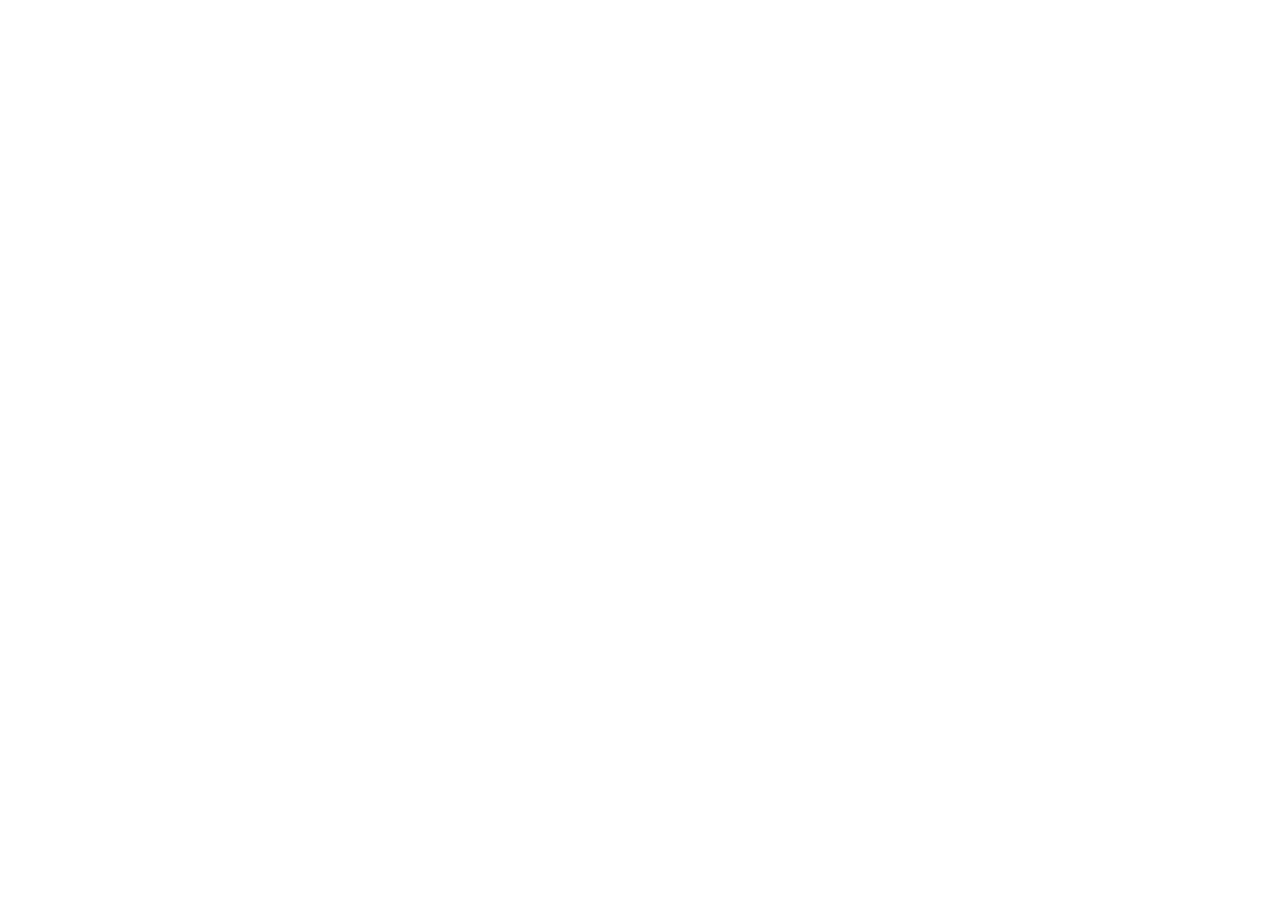
==== contact.html @ 22c390f9 "Initial snapshot of n1x1.info as deployed Captured from the live server after replacing the homepage" ====
<!DOCTYPE html>
<html>
<head>
<meta charset="utf-8">
<meta name="viewport" content="width=device-width, initial-scale=1">
<script src="./support.js"></script>
</head>
<body>
<x-dc>
<helmet>
  <link rel="stylesheet" href="_ds/apple-design-system-2bff7e75-03e5-45ac-97a3-93ae04511560/tokens/fonts.css">
  <link rel="stylesheet" href="_ds/apple-design-system-2bff7e75-03e5-45ac-97a3-93ae04511560/tokens/colors.css">
  <link rel="stylesheet" href="_ds/apple-design-system-2bff7e75-03e5-45ac-97a3-93ae04511560/tokens/typography.css">
  <link rel="stylesheet" href="_ds/apple-design-system-2bff7e75-03e5-45ac-97a3-93ae04511560/tokens/spacing.css">
  <link rel="stylesheet" href="_ds/apple-design-system-2bff7e75-03e5-45ac-97a3-93ae04511560/tokens/shape.css">
  <link rel="stylesheet" href="_ds/apple-design-system-2bff7e75-03e5-45ac-97a3-93ae04511560/tokens/base.css">
  <link rel="stylesheet" href="_ds/apple-design-system-2bff7e75-03e5-45ac-97a3-93ae04511560/styles.css">
  <script src="_ds/apple-design-system-2bff7e75-03e5-45ac-97a3-93ae04511560/_ds_bundle.js"></script>
  <style>
    body{margin:0;background:var(--color-canvas);color:var(--color-ink);font-family:var(--font-text);}
    a{color:var(--color-primary);} a:hover{color:var(--color-primary-focus);}
    .fc-input{width:100%;box-sizing:border-box;padding:12px 14px;border-radius:8px;border:1px solid var(--color-hairline);font-size:16px;font-family:var(--font-text);color:var(--color-ink);}
    .fc-input:focus{outline:2px solid var(--color-primary-focus);outline-offset:1px;}
    label{font-size:14px;font-weight:600;color:var(--color-ink);display:block;margin-bottom:6px;}
  </style>
</helmet>

<nav style="position:sticky;top:0;z-index:50;height:52px;display:flex;align-items:center;padding:0 32px;background:rgba(10,10,12,0.72);backdrop-filter:saturate(180%) blur(20px);-webkit-backdrop-filter:saturate(180%) blur(20px);border-bottom:1px solid rgba(255,255,255,0.08);">
  <a href="index.html" style="color:#fff;text-decoration:none;font-family:var(--font-display);font-size:16px;font-weight:600;margin-right:40px;">Fortica</a>
  <div style="display:flex;gap:28px;flex:1;">
    <a href="features.html" style="color:rgba(255,255,255,0.86);text-decoration:none;font-size:13px;">Features</a>
    <a href="pricing.html" style="color:rgba(255,255,255,0.86);text-decoration:none;font-size:13px;">Pricing</a>
    <a href="security.html" style="color:rgba(255,255,255,0.86);text-decoration:none;font-size:13px;">Security</a>
    <a href="about.html" style="color:rgba(255,255,255,0.86);text-decoration:none;font-size:13px;">About</a>
    <a href="contact.html" style="color:#fff;text-decoration:none;font-size:13px;">Contact</a>
  </div>
  <div style="display:flex;align-items:center;gap:18px;">
    <div style="display:flex;gap:4px;font-size:12px;color:rgba(255,255,255,0.5);"><span style="color:#fff;">EN</span><span>/</span><span>SR</span></div>
  </div>
</nav>

<section style="background:var(--color-canvas);padding:96px 24px 120px;">
  <div style="max-width:640px;margin:0 auto;">
    <h1 style="font-family:var(--font-display);font-size:clamp(32px,5vw,44px);font-weight:600;line-height:1.15;margin:0 0 12px;text-align:center;">Talk to us.</h1>
    <p style="font-size:18px;color:var(--color-ink-muted-80);text-align:center;margin:0 0 40px;">Ask about a demo, pricing for your team, or anything else — an agent will get back to you.</p>
    <form onsubmit="event.preventDefault();" style="display:flex;flex-direction:column;gap:20px;">
      <div><label>Name</label><input class="fc-input" type="text" placeholder="Your name"></div>
      <div><label>Agency</label><input class="fc-input" type="text" placeholder="Agency name"></div>
      <div><label>Email</label><input class="fc-input" type="email" placeholder="you@agency.rs"></div>
      <div><label>What are you looking for?</label>
        <textarea class="fc-input" rows="4" placeholder="Tell us a bit about your team and what you'd like to see"></textarea>
      </div>
      <x-import component-from-global-scope="AppleDesignSystem_2bff7e.Button" variant="primary" style="width:100%;justify-content:center;padding:14px;font-size:17px;" hint-size="auto,48px">Request a demo</x-import>
    </form>
  </div>
</section>

<footer style="background:var(--color-canvas-parchment);color:var(--color-ink-muted-80);padding:56px 24px 24px;">
  <div style="max-width:1100px;margin:0 auto;">
    <div style="display:grid;grid-template-columns:repeat(4,1fr);gap:24px;border-bottom:1px solid var(--color-hairline);padding-bottom:32px;">
      <div><div style="font-size:14px;font-weight:600;color:var(--color-ink);margin-bottom:8px;">Product</div><div style="display:flex;flex-direction:column;gap:8px;"><a href="features.html" style="font-size:13px;color:var(--color-ink-muted-80);text-decoration:none;">Features</a><a href="pricing.html" style="font-size:13px;color:var(--color-ink-muted-80);text-decoration:none;">Pricing</a><a href="security.html" style="font-size:13px;color:var(--color-ink-muted-80);text-decoration:none;">Security</a></div></div>
      <div><div style="font-size:14px;font-weight:600;color:var(--color-ink);margin-bottom:8px;">Company</div><div style="display:flex;flex-direction:column;gap:8px;"><a href="about.html" style="font-size:13px;color:var(--color-ink-muted-80);text-decoration:none;">About</a><a href="contact.html" style="font-size:13px;color:var(--color-ink-muted-80);text-decoration:none;">Contact</a></div></div>
      <div><div style="font-size:14px;font-weight:600;color:var(--color-ink);margin-bottom:8px;">Legal</div><div style="display:flex;flex-direction:column;gap:8px;"><a href="legal-privacy.html" style="font-size:13px;color:var(--color-ink-muted-80);text-decoration:none;">Privacy Policy</a></div></div>
      <div><div style="font-size:14px;font-weight:600;color:var(--color-ink);margin-bottom:8px;">Language</div><div style="display:flex;gap:8px;font-size:13px;"><span style="color:var(--color-ink);">EN</span><span>·</span><span>SR</span></div></div>
    </div>
    <div style="padding-top:16px;font-size:12px;color:var(--color-ink-muted-48);">© 2026 Fortica. Built for agencies across Serbia and the region.</div>
  </div>
</footer>

</x-dc>
</body>
</html>
---- _ds/apple-design-system-2bff7e75-03e5-45ac-97a3-93ae04511560/tokens/fonts.css ----
/* ============================================================
   FONTS — Apple Design System

   SF Pro is Apple's PROPRIETARY system font and cannot be
   redistributed. The strategy (per Apple's own guidance):

   1. On macOS / iOS / Safari, `system-ui` and `-apple-system`
      in the font stack resolve to the REAL SF Pro automatically.
   2. Everywhere else, Inter (Google Fonts, variable) is the
      closest open-source substitute. We load weights 300/400/
      600/700 to match Apple's ladder (500 deliberately absent).

   ⚠️  SUBSTITUTION FLAG: Inter is a stand-in, not SF Pro.
       If you have licensed SF Pro .woff2 binaries, drop them in
       assets/fonts/ and replace the @import below with @font-face
       rules pointing at them.
   ============================================================ */

@import url('https://fonts.googleapis.com/css2?family=Inter:wght@300;400;600;700&display=swap');

/* ------------------------------------------------------------
   SF Pro @font-face — local() only.
   These resolve to the REAL SF Pro already installed on Apple
   platforms (macOS / iOS / iPadOS). On every other OS the
   local() lookups all fail, the @font-face contributes nothing,
   and the family stack falls through to Inter. No binaries are
   bundled or substituted — the token keeps pointing at SF Pro.
   If you license SF Pro .woff2 files, add url() sources here.
   ------------------------------------------------------------ */

/* SF Pro Display — headlines (≥19px). Weights 300/400/600/700. */
@font-face {
  font-family: "SF Pro Display";
  font-weight: 300;
  font-style: normal;
  font-display: swap;
  src: local("SF Pro Display Light"), local("SFProDisplay-Light"), local("SFProDisplay-Regular"), local("SF Pro Display");
}
@font-face {
  font-family: "SF Pro Display";
  font-weight: 400;
  font-style: normal;
  font-display: swap;
  src: local("SF Pro Display Regular"), local("SFProDisplay-Regular"), local("SF Pro Display");
}
@font-face {
  font-family: "SF Pro Display";
  font-weight: 600;
  font-style: normal;
  font-display: swap;
  src: local("SF Pro Display Semibold"), local("SFProDisplay-Semibold"), local("SF Pro Display");
}
@font-face {
  font-family: "SF Pro Display";
  font-weight: 700;
  font-style: normal;
  font-display: swap;
  src: local("SF Pro Display Bold"), local("SFProDisplay-Bold"), local("SF Pro Display");
}

/* SF Pro Text — body & UI. Weights 300/400/600/700. */
@font-face {
  font-family: "SF Pro Text";
  font-weight: 300;
  font-style: normal;
  font-display: swap;
  src: local("SF Pro Text Light"), local("SFProText-Light"), local("SFProText-Regular"), local("SF Pro Text");
}
@font-face {
  font-family: "SF Pro Text";
  font-weight: 400;
  font-style: normal;
  font-display: swap;
  src: local("SF Pro Text Regular"), local("SFProText-Regular"), local("SF Pro Text");
}
@font-face {
  font-family: "SF Pro Text";
  font-weight: 600;
  font-style: normal;
  font-display: swap;
  src: local("SF Pro Text Semibold"), local("SFProText-Semibold"), local("SF Pro Text");
}
@font-face {
  font-family: "SF Pro Text";
  font-weight: 700;
  font-style: normal;
  font-display: swap;
  src: local("SF Pro Text Bold"), local("SFProText-Bold"), local("SF Pro Text");
}
---- _ds/apple-design-system-2bff7e75-03e5-45ac-97a3-93ae04511560/tokens/colors.css ----
/* ============================================================
   COLORS — Apple Design System
   One blue accent. White/parchment ↔ near-black surfaces.
   The color change between tiles IS the section divider.
   ============================================================ */

:root {
  /* --- Brand & Accent (the single interactive color) --- */
  --color-primary: #0066cc;          /* Action Blue — every link & pill CTA */
  --color-primary-focus: #0071e3;    /* Focus Blue — keyboard focus ring */
  --color-primary-on-dark: #2997ff;  /* Sky Link Blue — in-copy links on dark tiles */
  --color-on-primary: #ffffff;       /* Text on Action Blue */

  /* --- Surface --- */
  --color-canvas: #ffffff;               /* Pure White — dominant canvas */
  --color-canvas-parchment: #f5f5f7;     /* Parchment — signature Apple off-white */
  --color-surface-pearl: #fafafc;        /* Pearl — ghost-button fill */
  --color-surface-tile-1: #272729;       /* Near-Black Tile 1 — primary dark tile */
  --color-surface-tile-2: #2a2a2c;       /* Near-Black Tile 2 — micro-step lighter */
  --color-surface-tile-3: #252527;       /* Near-Black Tile 3 — micro-step darker */
  --color-surface-black: #000000;        /* Pure Black — nav bar, video void */
  --color-surface-chip: #d2d2d7;         /* Translucent chip base */
  --color-surface-chip-translucent: rgba(210, 210, 215, 0.64); /* applied at ~64% over photos */

  /* --- Text --- */
  --color-ink: #1d1d1f;            /* Near-Black Ink — headlines & body */
  --color-body: #1d1d1f;           /* Body — same near-black tone */
  --color-body-on-dark: #ffffff;   /* Text on dark tiles & nav */
  --color-body-muted: #cccccc;     /* Secondary copy on dark tiles */
  --color-ink-muted-80: #333333;   /* Body on Pearl surface */
  --color-ink-muted-48: #7a7a7a;   /* Disabled text & legal fine-print */

  /* --- Hairlines & Borders --- */
  --color-divider-soft: #f0f0f0;   /* Soft ring on secondary buttons */
  --color-divider-soft-alpha: rgba(0, 0, 0, 0.04);
  --color-hairline: #e0e0e0;       /* 1px hairline on utility cards */
  --color-hairline-alpha: rgba(0, 0, 0, 0.08);
}
---- _ds/apple-design-system-2bff7e75-03e5-45ac-97a3-93ae04511560/tokens/typography.css ----
/* ============================================================
   TYPOGRAPHY — Apple Design System
   SF Pro Display (≥19px headlines) + SF Pro Text (body/UI).
   Negative letter-spacing at display sizes = "Apple tight".
   Weight ladder: 300 / 400 / 600 / 700 — 500 is absent.
   ============================================================ */

:root {
  /* --- Font families ---
     system-ui / -apple-system resolves to the real SF Pro on Apple
     platforms; Inter is the open-source substitute everywhere else. */
  --font-display: "SF Pro Display", system-ui, -apple-system, BlinkMacSystemFont, "Inter", sans-serif;
  --font-text: "SF Pro Text", system-ui, -apple-system, BlinkMacSystemFont, "Inter", sans-serif;

  /* --- Weight ladder (no 500) --- */
  --weight-light: 300;
  --weight-regular: 400;
  --weight-semibold: 600;
  --weight-bold: 700;

  /* --- Type scale: size / weight / line-height / tracking ---
     Each role is expressed as four tokens for full control. */

  /* Hero headline — the signature "Apple tight" tracking */
  --type-hero-display-size: 56px;
  --type-hero-display-weight: 600;
  --type-hero-display-leading: 1.07;
  --type-hero-display-tracking: -0.28px;

  /* Tile headlines atop every product tile */
  --type-display-lg-size: 40px;
  --type-display-lg-weight: 600;
  --type-display-lg-leading: 1.10;
  --type-display-lg-tracking: 0px;

  /* Section heads */
  --type-display-md-size: 34px;
  --type-display-md-weight: 600;
  --type-display-md-leading: 1.47;
  --type-display-md-tracking: -0.374px;

  /* Product tile subcopy */
  --type-lead-size: 28px;
  --type-lead-weight: 400;
  --type-lead-leading: 1.14;
  --type-lead-tracking: 0.196px;

  /* Environment lead paragraphs (rare weight 300) */
  --type-lead-airy-size: 24px;
  --type-lead-airy-weight: 300;
  --type-lead-airy-leading: 1.5;
  --type-lead-airy-tracking: 0px;

  /* Sub-tile tagline; sub-nav category name */
  --type-tagline-size: 21px;
  --type-tagline-weight: 600;
  --type-tagline-leading: 1.19;
  --type-tagline-tracking: 0.231px;

  /* Inline strong emphasis */
  --type-body-strong-size: 17px;
  --type-body-strong-weight: 600;
  --type-body-strong-leading: 1.24;
  --type-body-strong-tracking: -0.374px;

  /* Default paragraph — 17px, not 16px */
  --type-body-size: 17px;
  --type-body-weight: 400;
  --type-body-leading: 1.47;
  --type-body-tracking: -0.374px;

  /* Footer / store utility link lists (relaxed leading) */
  --type-dense-link-size: 17px;
  --type-dense-link-weight: 400;
  --type-dense-link-leading: 2.41;
  --type-dense-link-tracking: 0px;

  /* Secondary captions, button text */
  --type-caption-size: 14px;
  --type-caption-weight: 400;
  --type-caption-leading: 1.43;
  --type-caption-tracking: -0.224px;

  /* Emphasized captions / footer column heads */
  --type-caption-strong-size: 14px;
  --type-caption-strong-weight: 600;
  --type-caption-strong-leading: 1.29;
  --type-caption-strong-tracking: -0.224px;

  /* Store hero CTAs (rare weight 300) */
  --type-button-large-size: 18px;
  --type-button-large-weight: 300;
  --type-button-large-leading: 1.0;
  --type-button-large-tracking: 0px;

  /* Utility / nav button labels */
  --type-button-utility-size: 14px;
  --type-button-utility-weight: 400;
  --type-button-utility-leading: 1.29;
  --type-button-utility-tracking: -0.224px;

  /* Fine-print, footer body */
  --type-fine-print-size: 12px;
  --type-fine-print-weight: 400;
  --type-fine-print-leading: 1.0;
  --type-fine-print-tracking: -0.12px;

  /* Micro legal disclaimers */
  --type-micro-legal-size: 10px;
  --type-micro-legal-weight: 400;
  --type-micro-legal-leading: 1.3;
  --type-micro-legal-tracking: -0.08px;

  /* Global nav menu items */
  --type-nav-link-size: 12px;
  --type-nav-link-weight: 400;
  --type-nav-link-leading: 1.0;
  --type-nav-link-tracking: -0.12px;
}
---- _ds/apple-design-system-2bff7e75-03e5-45ac-97a3-93ae04511560/tokens/spacing.css ----
/* ============================================================
   SPACING — Apple Design System
   Base unit 8px. Sub-base (2,4,5,6,7) for tight type tweaks;
   structure snaps to 8/12/16/20/24. Section padding 80px.
   ============================================================ */

:root {
  --space-xxs: 4px;    /* tight typographic adjustments */
  --space-xs: 8px;     /* base unit */
  --space-sm: 12px;    /* configurator chip padding */
  --space-md: 17px;    /* the universal 17px rhythm constant */
  --space-lg: 24px;    /* card padding, gutters */
  --space-xl: 32px;    /* sticky-bar horizontal padding */
  --space-xxl: 48px;   /* sub-section air */
  --space-section: 80px; /* product-tile vertical padding */

  /* --- Layout containers --- */
  --container-text: 980px;     /* text-heavy sections (environment) */
  --container-grid: 1440px;    /* product grids (store, accessories) */
  --grid-gutter: 24px;         /* between utility cards */

  /* --- Component heights --- */
  --nav-height: 44px;          /* global nav bar */
  --subnav-height: 52px;       /* frosted sub-nav */
  --sticky-bar-height: 64px;   /* floating buy bar */
  --touch-min: 44px;           /* minimum touch target */
}
---- _ds/apple-design-system-2bff7e75-03e5-45ac-97a3-93ae04511560/tokens/shape.css ----
/* ============================================================
   SHAPE & ELEVATION — Apple Design System
   One radius grammar (no in-between values). Exactly ONE
   drop-shadow in the whole system, reserved for product photos.
   ============================================================ */

:root {
  /* --- Border radius scale --- */
  --radius-none: 0px;      /* full-bleed product tiles */
  --radius-xs: 5px;        /* inline chip links (rare) */
  --radius-sm: 8px;        /* dark utility buttons, inline card imagery */
  --radius-md: 11px;       /* Pearl Button capsules */
  --radius-lg: 18px;       /* store & accessories utility cards */
  --radius-pill: 9999px;   /* the signature Apple pill */
  --radius-full: 9999px;   /* circular control chips */

  /* --- Elevation ---
     The ONLY drop-shadow in the system — for product renders
     resting on a surface. Never on cards, buttons, or text. */
  --shadow-product: rgba(0, 0, 0, 0.22) 3px 5px 30px 0;

  /* Soft hairline ring used in place of a hard border */
  --border-hairline: 1px solid var(--color-hairline);
  --border-hairline-alpha: 1px solid var(--color-hairline-alpha);
  --ring-soft: 3px solid var(--color-divider-soft);

  /* --- Backdrop blur (frosted sticky bars / sub-nav) --- */
  --blur-frosted: saturate(180%) blur(20px); /* @kind other */

  /* --- Motion ---
     The system-wide micro-interaction: press = scale(0.95). */
  --press-scale: scale(0.95);                 /* @kind other */
  --ease-standard: cubic-bezier(0.4, 0, 0.2, 1); /* @kind other */
  --duration-press: 120ms;                    /* @kind other */
}
---- _ds/apple-design-system-2bff7e75-03e5-45ac-97a3-93ae04511560/tokens/base.css ----
/* ============================================================
   BASE — Apple Design System
   Minimal element defaults + typographic helper classes built
   from the tokens. Optional for consumers, but every spec card
   and UI kit relies on these helpers.
   ============================================================ */

:root {
  color-scheme: light;
}

body {
  margin: 0;
  font-family: var(--font-text);
  font-size: var(--type-body-size);
  font-weight: var(--type-body-weight);
  line-height: var(--type-body-leading);
  letter-spacing: var(--type-body-tracking);
  color: var(--color-body);
  background: var(--color-canvas);
  -webkit-font-smoothing: antialiased;
  text-rendering: optimizeLegibility;
}

/* --- Type role helpers --- */
.t-hero-display {
  font-family: var(--font-display);
  font-size: var(--type-hero-display-size);
  font-weight: var(--type-hero-display-weight);
  line-height: var(--type-hero-display-leading);
  letter-spacing: var(--type-hero-display-tracking);
}
.t-display-lg {
  font-family: var(--font-display);
  font-size: var(--type-display-lg-size);
  font-weight: var(--type-display-lg-weight);
  line-height: var(--type-display-lg-leading);
  letter-spacing: var(--type-display-lg-tracking);
}
.t-display-md {
  font-family: var(--font-display);
  font-size: var(--type-display-md-size);
  font-weight: var(--type-display-md-weight);
  line-height: var(--type-display-md-leading);
  letter-spacing: var(--type-display-md-tracking);
}
.t-lead {
  font-family: var(--font-text);
  font-size: var(--type-lead-size);
  font-weight: var(--type-lead-weight);
  line-height: var(--type-lead-leading);
  letter-spacing: var(--type-lead-tracking);
}
.t-lead-airy {
  font-family: var(--font-text);
  font-size: var(--type-lead-airy-size);
  font-weight: var(--type-lead-airy-weight);
  line-height: var(--type-lead-airy-leading);
  letter-spacing: var(--type-lead-airy-tracking);
}
.t-tagline {
  font-family: var(--font-text);
  font-size: var(--type-tagline-size);
  font-weight: var(--type-tagline-weight);
  line-height: var(--type-tagline-leading);
  letter-spacing: var(--type-tagline-tracking);
}
.t-body-strong {
  font-family: var(--font-text);
  font-size: var(--type-body-strong-size);
  font-weight: var(--type-body-strong-weight);
  line-height: var(--type-body-strong-leading);
  letter-spacing: var(--type-body-strong-tracking);
}
.t-body {
  font-family: var(--font-text);
  font-size: var(--type-body-size);
  font-weight: var(--type-body-weight);
  line-height: var(--type-body-leading);
  letter-spacing: var(--type-body-tracking);
}
.t-caption {
  font-family: var(--font-text);
  font-size: var(--type-caption-size);
  font-weight: var(--type-caption-weight);
  line-height: var(--type-caption-leading);
  letter-spacing: var(--type-caption-tracking);
}
.t-caption-strong {
  font-family: var(--font-text);
  font-size: var(--type-caption-strong-size);
  font-weight: var(--type-caption-strong-weight);
  line-height: var(--type-caption-strong-leading);
  letter-spacing: var(--type-caption-strong-tracking);
}
.t-fine-print {
  font-family: var(--font-text);
  font-size: var(--type-fine-print-size);
  font-weight: var(--type-fine-print-weight);
  line-height: var(--type-fine-print-leading);
  letter-spacing: var(--type-fine-print-tracking);
}

a { color: var(--color-primary); text-decoration: none; }
* { box-sizing: border-box; }
---- _ds/apple-design-system-2bff7e75-03e5-45ac-97a3-93ae04511560/styles.css ----
/* ============================================================
   Apple Design System — global entry point.
   Consumers link THIS one file. Import-only by contract.
   ============================================================ */

@import "tokens/fonts.css";
@import "tokens/colors.css";
@import "tokens/typography.css";
@import "tokens/spacing.css";
@import "tokens/shape.css";
@import "tokens/base.css";
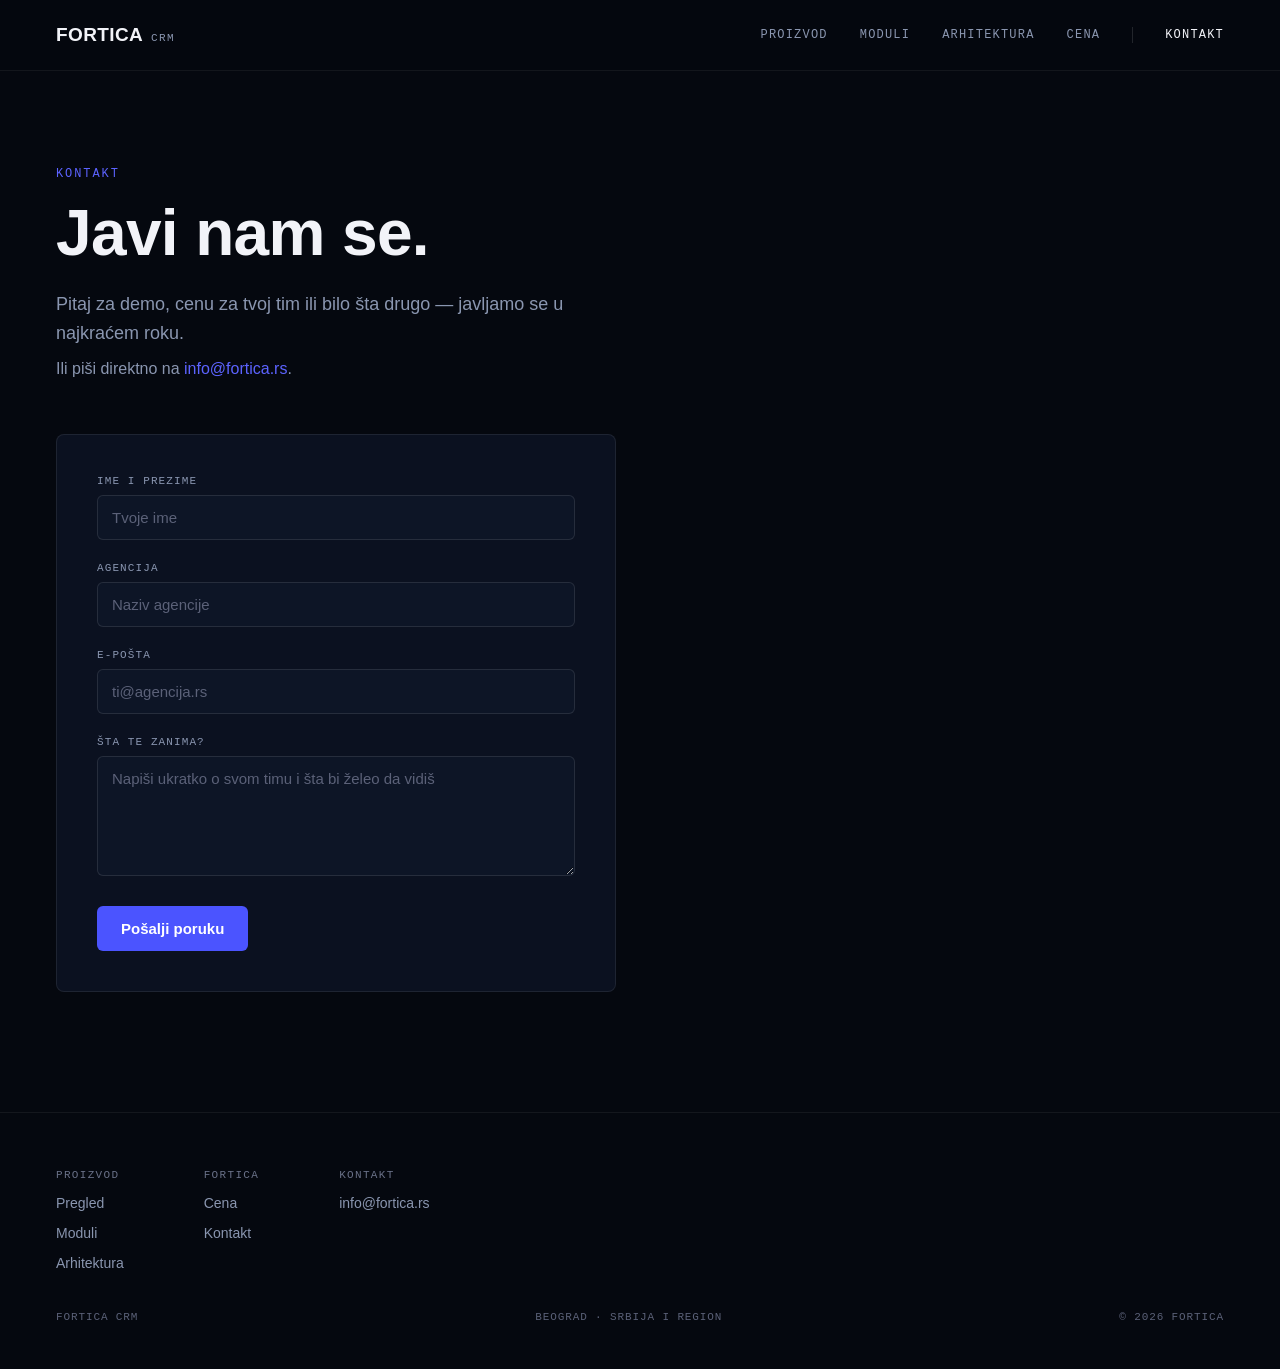
==== commit 3f5d49e9: "Brisanje starog sajta, nova kontakt stranica po Claude Design predlosku Stari showcase (about, prici" ====
--- a/contact.html
+++ b/contact.html
@@ -1,72 +1,187 @@
 <!DOCTYPE html>
-<html>
+<html lang="sr">
 <head>
 <meta charset="utf-8">
 <meta name="viewport" content="width=device-width, initial-scale=1">
-<script src="./support.js"></script>
+<title>Kontakt — Fortica</title>
+<meta name="description" content="Javi se Fortici — pitaj za demo, cenu za tvoj tim ili bilo šta drugo o CRM-u za agencije za nekretnine.">
+<meta name="color-scheme" content="dark">
+<link rel="icon" href="favicon.ico">
+<link rel="preconnect" href="https://fonts.googleapis.com">
+<link rel="preconnect" href="https://fonts.gstatic.com" crossorigin>
+<link href="https://fonts.googleapis.com/css2?family=Archivo:ital,wght@0,400;0,500;0,600;0,700;0,800;0,900&family=IBM+Plex+Mono:wght@400;500;600&family=Inter:wght@400;500;600;700&display=swap" rel="stylesheet">
+<style>
+  :root{
+    --bg:#05080F; --panel:#0B1120; --field:#0D1526;
+    --line:#26304C; --ink:#F2F3F8; --muted:#8A96B0;
+    --accent:#4B54FF; --accent-hi:#5C63FF;
+    --display:Archivo,sans-serif; --mono:'IBM Plex Mono',monospace; --text:Inter,sans-serif;
+  }
+  *{box-sizing:border-box}
+  body{margin:0;background:var(--bg);color:var(--ink);font-family:var(--text);
+       min-height:100vh;display:flex;flex-direction:column;-webkit-font-smoothing:antialiased}
+  a{color:var(--accent-hi);text-decoration:none}
+  a:hover{color:var(--ink)}
+  ::selection{background:var(--accent);color:#fff}
+
+  .nav{display:flex;align-items:center;justify-content:space-between;gap:24px;
+       padding:24px 56px;position:sticky;top:0;z-index:10;
+       background:rgba(5,8,15,0.85);backdrop-filter:blur(10px);
+       border-bottom:1px solid rgba(255,255,255,0.06)}
+  .brand{display:flex;align-items:baseline;gap:8px}
+  .brand b{font-family:var(--display);font-weight:700;font-size:19px;letter-spacing:.02em;color:var(--ink)}
+  .brand span{font-family:var(--mono);font-size:11px;letter-spacing:.12em;color:var(--muted)}
+  .menu{display:flex;align-items:center;gap:32px;flex-wrap:wrap}
+  .menu a,.menu span.sep{font-family:var(--mono);font-size:12px;letter-spacing:.1em;text-transform:uppercase}
+  .menu a{color:var(--muted)}
+  .menu a:hover,.menu a[aria-current]{color:var(--ink)}
+  .menu .sep{width:1px;height:16px;background:rgba(255,255,255,0.12)}
+
+  main{flex:1}
+  .hero{padding:96px 56px 56px;max-width:760px}
+  .eyebrow{font-family:var(--mono);font-size:12px;letter-spacing:.16em;
+           color:var(--accent-hi);text-transform:uppercase;margin-bottom:20px}
+  h1{font-family:var(--display);font-weight:700;font-size:clamp(38px,6vw,64px);
+     line-height:1.02;letter-spacing:-.01em;margin:0 0 24px;color:var(--ink)}
+  .lede{font-size:18px;line-height:1.6;color:var(--muted);margin:0 0 12px;max-width:560px}
+  .lede-sm{font-size:16px;color:var(--muted);margin:0}
+
+  .form-wrap{padding:0 56px 120px}
+  form{width:100%;max-width:560px;display:flex;flex-direction:column;gap:22px;
+       background:var(--panel);border:1px solid rgba(255,255,255,0.08);
+       border-radius:8px;padding:40px}
+  form label{display:flex;flex-direction:column;gap:8px}
+  form label > span{font-family:var(--mono);font-size:11px;letter-spacing:.1em;
+                    color:var(--muted);text-transform:uppercase}
+  input,textarea{background:var(--field);border:1px solid rgba(255,255,255,0.1);
+                 border-radius:6px;padding:13px 14px;font-size:15px;color:var(--ink);
+                 outline:none;font-family:var(--text);width:100%}
+  textarea{resize:vertical;min-height:120px}
+  input:focus,textarea:focus{border-color:var(--accent)}
+  input::placeholder,textarea::placeholder{color:#5B6178}
+  .trap{position:absolute;width:1px;height:1px;overflow:hidden;opacity:0;pointer-events:none}
+  button{margin-top:8px;background:var(--accent);color:#fff;border:none;border-radius:6px;
+         padding:14px 24px;font-size:15px;font-weight:600;font-family:var(--text);
+         cursor:pointer;align-self:flex-start}
+  button:hover{background:var(--accent-hi)}
+
+  .note{max-width:560px;margin:0 0 24px;padding:14px 16px;border-radius:6px;
+        background:var(--panel);border:1px solid rgba(255,255,255,0.08);
+        border-left:3px solid var(--accent);font-size:15px;line-height:1.45;color:var(--ink)}
+  .note.ok{border-left-color:#1F9D55}
+  .note.bad{border-left-color:#C53030}
+
+  footer{border-top:1px solid rgba(255,255,255,0.06);padding:56px 56px 40px;
+         display:flex;flex-direction:column;gap:40px}
+  .cols{display:flex;gap:80px;flex-wrap:wrap}
+  .col{display:flex;flex-direction:column;gap:14px}
+  .col b{font-family:var(--mono);font-size:11px;letter-spacing:.12em;
+         color:#6A7188;text-transform:uppercase;font-weight:500}
+  .col a{font-size:14px;color:var(--muted)}
+  .col a:hover{color:var(--ink)}
+  .base{display:flex;justify-content:space-between;flex-wrap:wrap;gap:12px;
+        font-family:var(--mono);font-size:11px;letter-spacing:.08em;
+        color:#5B6178;text-transform:uppercase}
+
+  @media (max-width:720px){
+    .nav{padding:18px 20px;gap:16px}
+    .menu{gap:18px}
+    .hero{padding:56px 20px 32px}
+    .form-wrap{padding:0 20px 72px}
+    form{padding:24px}
+    footer{padding:40px 20px 32px}
+    .cols{gap:36px}
+  }
+</style>
 </head>
 <body>
-<x-dc>
-<helmet>
-  <link rel="stylesheet" href="_ds/apple-design-system-2bff7e75-03e5-45ac-97a3-93ae04511560/tokens/fonts.css">
-  <link rel="stylesheet" href="_ds/apple-design-system-2bff7e75-03e5-45ac-97a3-93ae04511560/tokens/colors.css">
-  <link rel="stylesheet" href="_ds/apple-design-system-2bff7e75-03e5-45ac-97a3-93ae04511560/tokens/typography.css">
-  <link rel="stylesheet" href="_ds/apple-design-system-2bff7e75-03e5-45ac-97a3-93ae04511560/tokens/spacing.css">
-  <link rel="stylesheet" href="_ds/apple-design-system-2bff7e75-03e5-45ac-97a3-93ae04511560/tokens/shape.css">
-  <link rel="stylesheet" href="_ds/apple-design-system-2bff7e75-03e5-45ac-97a3-93ae04511560/tokens/base.css">
-  <link rel="stylesheet" href="_ds/apple-design-system-2bff7e75-03e5-45ac-97a3-93ae04511560/styles.css">
-  <script src="_ds/apple-design-system-2bff7e75-03e5-45ac-97a3-93ae04511560/_ds_bundle.js"></script>
-  <style>
-    body{margin:0;background:var(--color-canvas);color:var(--color-ink);font-family:var(--font-text);}
-    a{color:var(--color-primary);} a:hover{color:var(--color-primary-focus);}
-    .fc-input{width:100%;box-sizing:border-box;padding:12px 14px;border-radius:8px;border:1px solid var(--color-hairline);font-size:16px;font-family:var(--font-text);color:var(--color-ink);}
-    .fc-input:focus{outline:2px solid var(--color-primary-focus);outline-offset:1px;}
-    label{font-size:14px;font-weight:600;color:var(--color-ink);display:block;margin-bottom:6px;}
-  </style>
-</helmet>
 
-<nav style="position:sticky;top:0;z-index:50;height:52px;display:flex;align-items:center;padding:0 32px;background:rgba(10,10,12,0.72);backdrop-filter:saturate(180%) blur(20px);-webkit-backdrop-filter:saturate(180%) blur(20px);border-bottom:1px solid rgba(255,255,255,0.08);">
-  <a href="index.html" style="color:#fff;text-decoration:none;font-family:var(--font-display);font-size:16px;font-weight:600;margin-right:40px;">Fortica</a>
-  <div style="display:flex;gap:28px;flex:1;">
-    <a href="features.html" style="color:rgba(255,255,255,0.86);text-decoration:none;font-size:13px;">Features</a>
-    <a href="pricing.html" style="color:rgba(255,255,255,0.86);text-decoration:none;font-size:13px;">Pricing</a>
-    <a href="security.html" style="color:rgba(255,255,255,0.86);text-decoration:none;font-size:13px;">Security</a>
-    <a href="about.html" style="color:rgba(255,255,255,0.86);text-decoration:none;font-size:13px;">About</a>
-    <a href="contact.html" style="color:#fff;text-decoration:none;font-size:13px;">Contact</a>
+<header class="nav">
+  <a class="brand" href="/"><b>FORTICA</b><span>CRM</span></a>
+  <nav class="menu">
+    <a href="/#proizvod">Proizvod</a>
+    <a href="/#moduli">Moduli</a>
+    <a href="/#bezbednost">Arhitektura</a>
+    <a href="/#kontakt">Cena</a>
+    <span class="sep"></span>
+    <a href="/contact.html" aria-current="page">Kontakt</a>
+  </nav>
+</header>
+
+<main>
+  <section class="hero">
+    <div class="eyebrow">Kontakt</div>
+    <h1>Javi nam se.</h1>
+    <p class="lede">Pitaj za demo, cenu za tvoj tim ili bilo šta drugo — javljamo se u najkraćem roku.</p>
+    <p class="lede-sm">Ili piši direktno na <a href="mailto:info@fortica.rs">info@fortica.rs</a>.</p>
+  </section>
+
+  <section class="form-wrap">
+    <div id="fc-status" class="note" hidden></div>
+    <form action="/kontakt.php" method="post">
+      <label>
+        <span>Ime i prezime</span>
+        <input type="text" name="name" required maxlength="200" placeholder="Tvoje ime">
+      </label>
+      <label>
+        <span>Agencija</span>
+        <input type="text" name="agency" maxlength="200" placeholder="Naziv agencije">
+      </label>
+      <label>
+        <span>E-pošta</span>
+        <input type="email" name="email" required maxlength="254" placeholder="ti@agencija.rs">
+      </label>
+      <label>
+        <span>Šta te zanima?</span>
+        <textarea name="message" rows="5" required maxlength="5000" placeholder="Napiši ukratko o svom timu i šta bi želeo da vidiš"></textarea>
+      </label>
+      <label class="trap" aria-hidden="true">
+        Ne popunjavaj ovo polje
+        <input type="text" name="website" tabindex="-1" autocomplete="off">
+      </label>
+      <button type="submit">Pošalji poruku</button>
+    </form>
+  </section>
+</main>
+
+<footer>
+  <div class="cols">
+    <div class="col">
+      <b>Proizvod</b>
+      <a href="/#proizvod">Pregled</a>
+      <a href="/#moduli">Moduli</a>
+      <a href="/#bezbednost">Arhitektura</a>
+    </div>
+    <div class="col">
+      <b>Fortica</b>
+      <a href="/#kontakt">Cena</a>
+      <a href="/contact.html">Kontakt</a>
+    </div>
+    <div class="col">
+      <b>Kontakt</b>
+      <a href="mailto:info@fortica.rs">info@fortica.rs</a>
+    </div>
   </div>
-  <div style="display:flex;align-items:center;gap:18px;">
-    <div style="display:flex;gap:4px;font-size:12px;color:rgba(255,255,255,0.5);"><span style="color:#fff;">EN</span><span>/</span><span>SR</span></div>
-  </div>
-</nav>
-
-<section style="background:var(--color-canvas);padding:96px 24px 120px;">
-  <div style="max-width:640px;margin:0 auto;">
-    <h1 style="font-family:var(--font-display);font-size:clamp(32px,5vw,44px);font-weight:600;line-height:1.15;margin:0 0 12px;text-align:center;">Talk to us.</h1>
-    <p style="font-size:18px;color:var(--color-ink-muted-80);text-align:center;margin:0 0 40px;">Ask about a demo, pricing for your team, or anything else — an agent will get back to you.</p>
-    <form onsubmit="event.preventDefault();" style="display:flex;flex-direction:column;gap:20px;">
-      <div><label>Name</label><input class="fc-input" type="text" placeholder="Your name"></div>
-      <div><label>Agency</label><input class="fc-input" type="text" placeholder="Agency name"></div>
-      <div><label>Email</label><input class="fc-input" type="email" placeholder="you@agency.rs"></div>
-      <div><label>What are you looking for?</label>
-        <textarea class="fc-input" rows="4" placeholder="Tell us a bit about your team and what you'd like to see"></textarea>
-      </div>
-      <x-import component-from-global-scope="AppleDesignSystem_2bff7e.Button" variant="primary" style="width:100%;justify-content:center;padding:14px;font-size:17px;" hint-size="auto,48px">Request a demo</x-import>
-    </form>
-  </div>
-</section>
-
-<footer style="background:var(--color-canvas-parchment);color:var(--color-ink-muted-80);padding:56px 24px 24px;">
-  <div style="max-width:1100px;margin:0 auto;">
-    <div style="display:grid;grid-template-columns:repeat(4,1fr);gap:24px;border-bottom:1px solid var(--color-hairline);padding-bottom:32px;">
-      <div><div style="font-size:14px;font-weight:600;color:var(--color-ink);margin-bottom:8px;">Product</div><div style="display:flex;flex-direction:column;gap:8px;"><a href="features.html" style="font-size:13px;color:var(--color-ink-muted-80);text-decoration:none;">Features</a><a href="pricing.html" style="font-size:13px;color:var(--color-ink-muted-80);text-decoration:none;">Pricing</a><a href="security.html" style="font-size:13px;color:var(--color-ink-muted-80);text-decoration:none;">Security</a></div></div>
-      <div><div style="font-size:14px;font-weight:600;color:var(--color-ink);margin-bottom:8px;">Company</div><div style="display:flex;flex-direction:column;gap:8px;"><a href="about.html" style="font-size:13px;color:var(--color-ink-muted-80);text-decoration:none;">About</a><a href="contact.html" style="font-size:13px;color:var(--color-ink-muted-80);text-decoration:none;">Contact</a></div></div>
-      <div><div style="font-size:14px;font-weight:600;color:var(--color-ink);margin-bottom:8px;">Legal</div><div style="display:flex;flex-direction:column;gap:8px;"><a href="legal-privacy.html" style="font-size:13px;color:var(--color-ink-muted-80);text-decoration:none;">Privacy Policy</a></div></div>
-      <div><div style="font-size:14px;font-weight:600;color:var(--color-ink);margin-bottom:8px;">Language</div><div style="display:flex;gap:8px;font-size:13px;"><span style="color:var(--color-ink);">EN</span><span>·</span><span>SR</span></div></div>
-    </div>
-    <div style="padding-top:16px;font-size:12px;color:var(--color-ink-muted-48);">© 2026 Fortica. Built for agencies across Serbia and the region.</div>
+  <div class="base">
+    <span>Fortica CRM</span>
+    <span>Beograd · Srbija i region</span>
+    <span>© 2026 Fortica</span>
   </div>
 </footer>
 
-</x-dc>
+<script>
+  (function () {
+    var p = new URLSearchParams(location.search);
+    var kind = p.has('sent') ? 'ok' : (p.has('error') ? 'bad' : null);
+    if (!kind) return;
+    var box = document.getElementById('fc-status');
+    box.className = 'note ' + kind;
+    box.textContent = kind === 'ok'
+      ? 'Hvala — poruka je poslata. Javljamo se u najkraćem roku.'
+      : 'Poruka nije poslata. Proveri ime, e-poštu i tekst poruke, ili piši direktno na info@fortica.rs.';
+    box.hidden = false;
+  })();
+</script>
+
 </body>
 </html>
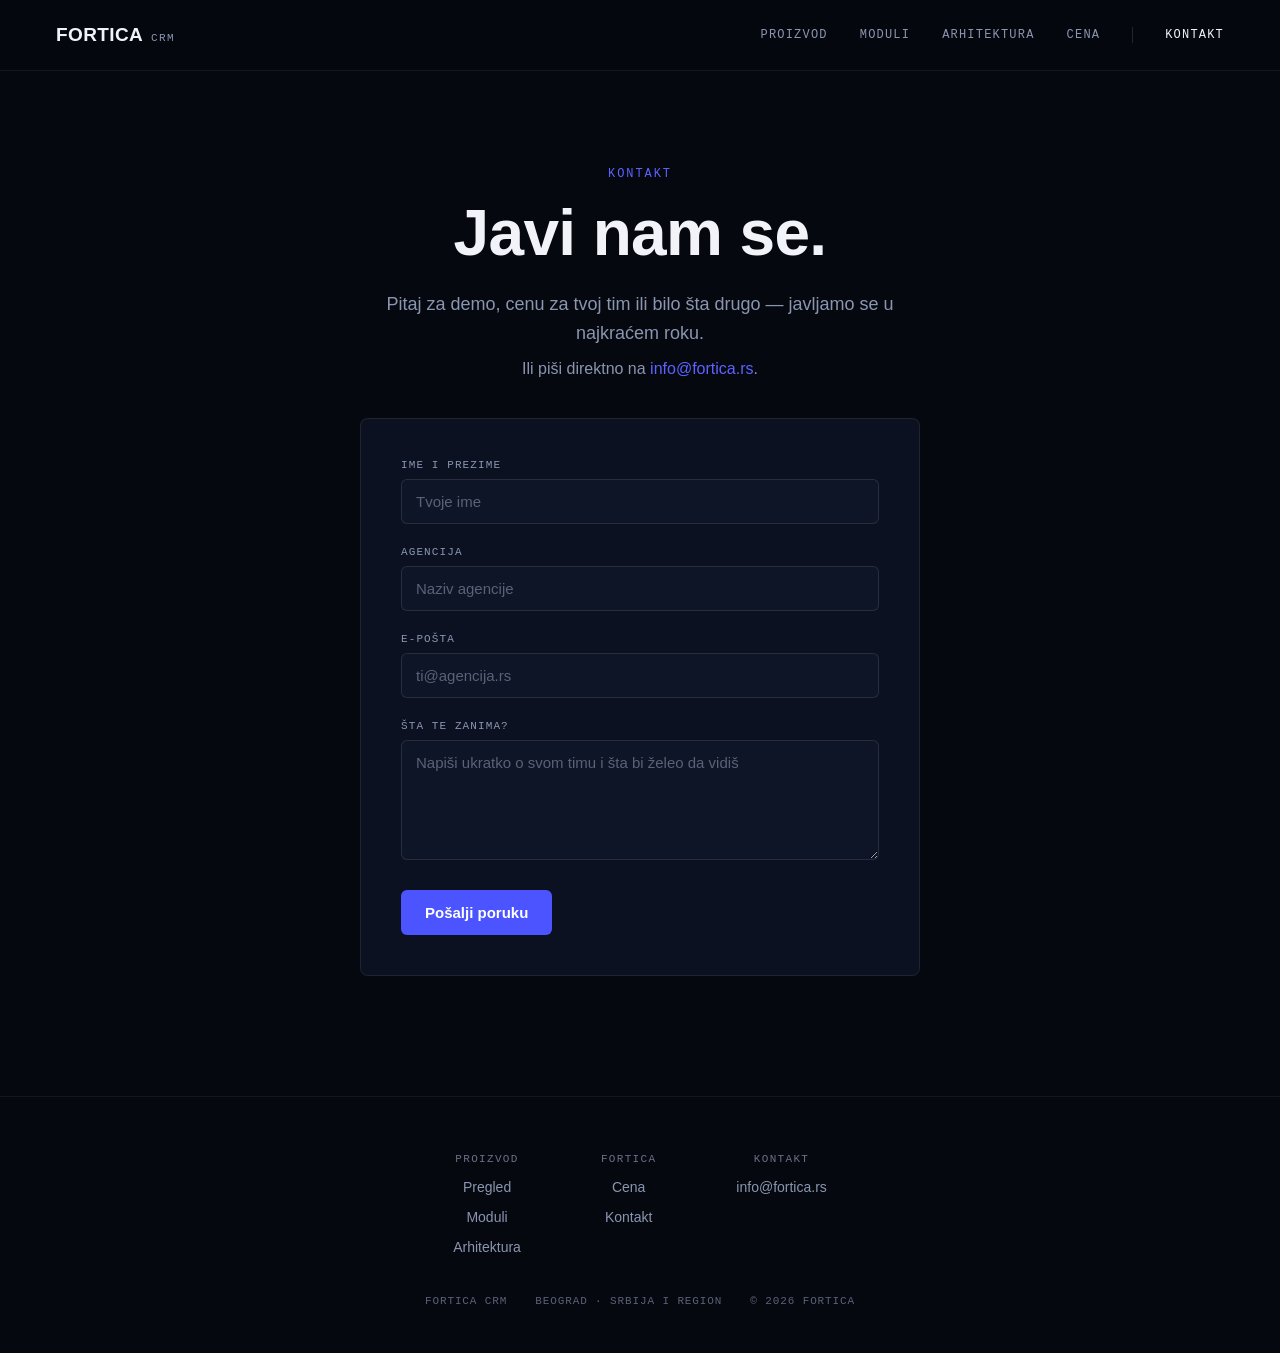
==== commit 9954ad68: "Jedan klik do kontakt forme, centriran raspored kontakt stranice - index.html: hero dugme "Zakazi de" ====
--- a/contact.html
+++ b/contact.html
@@ -38,15 +38,15 @@
   .menu .sep{width:1px;height:16px;background:rgba(255,255,255,0.12)}
 
   main{flex:1}
-  .hero{padding:96px 56px 56px;max-width:760px}
+  .hero{padding:96px 24px 40px;max-width:560px;margin:0 auto;text-align:center}
   .eyebrow{font-family:var(--mono);font-size:12px;letter-spacing:.16em;
            color:var(--accent-hi);text-transform:uppercase;margin-bottom:20px}
   h1{font-family:var(--display);font-weight:700;font-size:clamp(38px,6vw,64px);
      line-height:1.02;letter-spacing:-.01em;margin:0 0 24px;color:var(--ink)}
-  .lede{font-size:18px;line-height:1.6;color:var(--muted);margin:0 0 12px;max-width:560px}
+  .lede{font-size:18px;line-height:1.6;color:var(--muted);margin:0 auto 12px;max-width:520px}
   .lede-sm{font-size:16px;color:var(--muted);margin:0}
 
-  .form-wrap{padding:0 56px 120px}
+  .form-wrap{padding:0 24px 120px;display:flex;flex-direction:column;align-items:center}
   form{width:100%;max-width:560px;display:flex;flex-direction:column;gap:22px;
        background:var(--panel);border:1px solid rgba(255,255,255,0.08);
        border-radius:8px;padding:40px}
@@ -65,29 +65,30 @@
          cursor:pointer;align-self:flex-start}
   button:hover{background:var(--accent-hi)}
 
-  .note{max-width:560px;margin:0 0 24px;padding:14px 16px;border-radius:6px;
+  .note{width:100%;max-width:560px;margin:0 0 24px;padding:14px 16px;border-radius:6px;
         background:var(--panel);border:1px solid rgba(255,255,255,0.08);
         border-left:3px solid var(--accent);font-size:15px;line-height:1.45;color:var(--ink)}
   .note.ok{border-left-color:#1F9D55}
   .note.bad{border-left-color:#C53030}
 
-  footer{border-top:1px solid rgba(255,255,255,0.06);padding:56px 56px 40px;
-         display:flex;flex-direction:column;gap:40px}
-  .cols{display:flex;gap:80px;flex-wrap:wrap}
-  .col{display:flex;flex-direction:column;gap:14px}
+  footer{border-top:1px solid rgba(255,255,255,0.06);padding:56px 24px 40px;
+         display:flex;flex-direction:column;gap:40px;align-items:center}
+  .cols{display:flex;gap:80px;flex-wrap:wrap;justify-content:center;text-align:center}
+  .col{display:flex;flex-direction:column;gap:14px;align-items:center}
   .col b{font-family:var(--mono);font-size:11px;letter-spacing:.12em;
          color:#6A7188;text-transform:uppercase;font-weight:500}
   .col a{font-size:14px;color:var(--muted)}
   .col a:hover{color:var(--ink)}
-  .base{display:flex;justify-content:space-between;flex-wrap:wrap;gap:12px;
+  .base{display:flex;justify-content:center;flex-wrap:wrap;gap:8px 28px;width:100%;max-width:900px;
         font-family:var(--mono);font-size:11px;letter-spacing:.08em;
         color:#5B6178;text-transform:uppercase}
 
   @media (max-width:720px){
     .nav{padding:18px 20px;gap:16px}
     .menu{gap:18px}
-    .hero{padding:56px 20px 32px}
+    .hero{padding:56px 20px 28px}
     .form-wrap{padding:0 20px 72px}
+    .cols{gap:28px}
     form{padding:24px}
     footer{padding:40px 20px 32px}
     .cols{gap:36px}
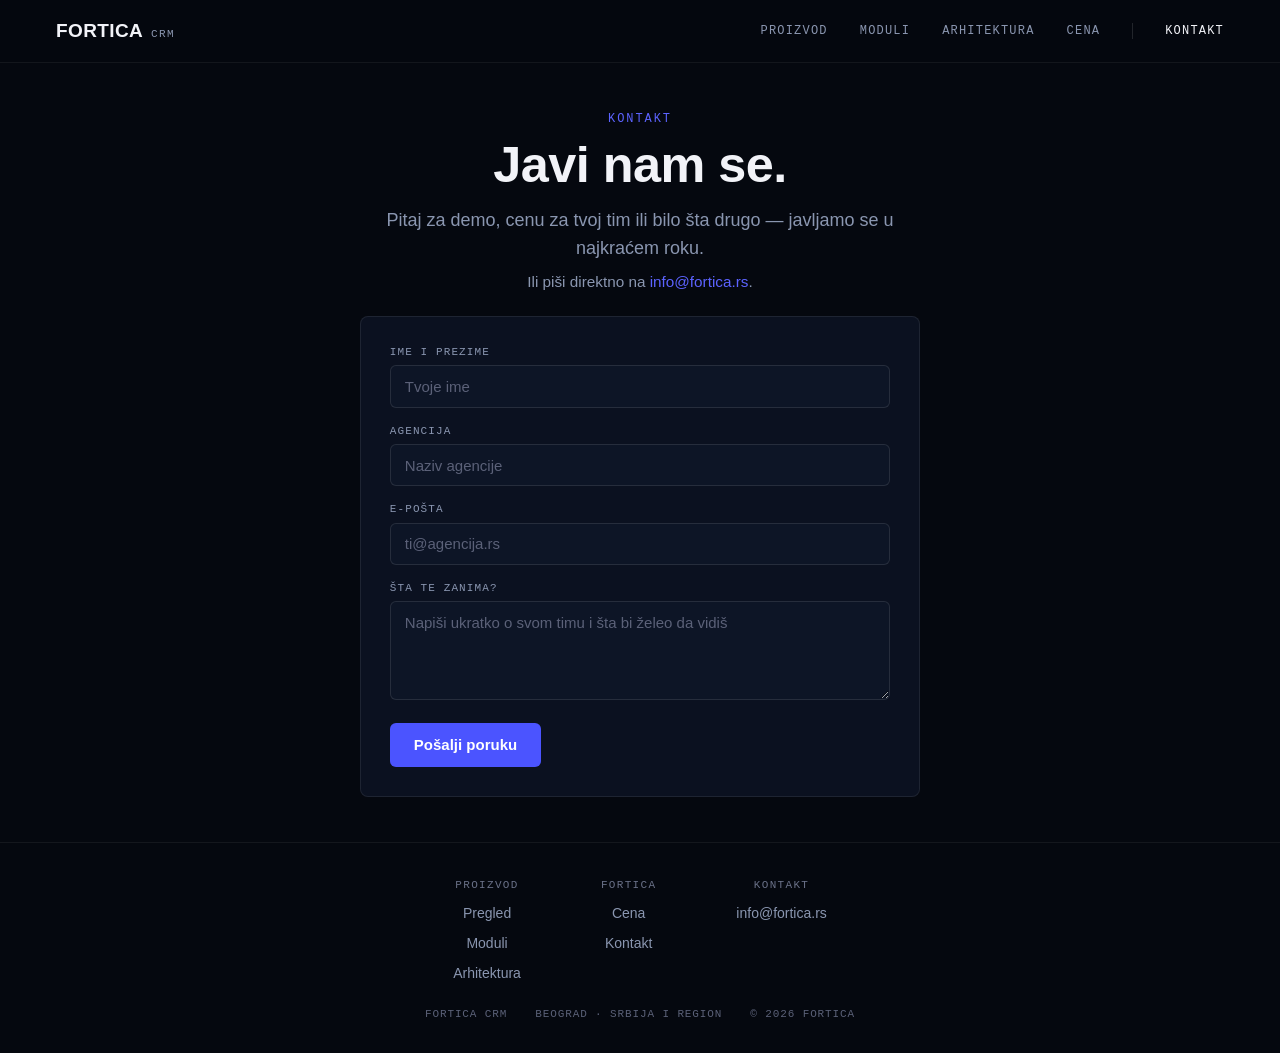
==== commit 5783e422: "Kontakt stranica staje u jedan ekran, bez skrola do dugmeta Razmaci iz predloska su bili fiksni, pa " ====
--- a/contact.html
+++ b/contact.html
@@ -25,7 +25,7 @@
   ::selection{background:var(--accent);color:#fff}
 
   .nav{display:flex;align-items:center;justify-content:space-between;gap:24px;
-       padding:24px 56px;position:sticky;top:0;z-index:10;
+       padding:clamp(12px,2.2vh,24px) 56px;position:sticky;top:0;z-index:10;
        background:rgba(5,8,15,0.85);backdrop-filter:blur(10px);
        border-bottom:1px solid rgba(255,255,255,0.06)}
   .brand{display:flex;align-items:baseline;gap:8px}
@@ -38,41 +38,41 @@
   .menu .sep{width:1px;height:16px;background:rgba(255,255,255,0.12)}
 
   main{flex:1}
-  .hero{padding:96px 24px 40px;max-width:560px;margin:0 auto;text-align:center}
+  .hero{padding:clamp(24px,5.5vh,80px) 24px clamp(16px,2.8vh,36px);max-width:560px;margin:0 auto;text-align:center}
   .eyebrow{font-family:var(--mono);font-size:12px;letter-spacing:.16em;
-           color:var(--accent-hi);text-transform:uppercase;margin-bottom:20px}
-  h1{font-family:var(--display);font-weight:700;font-size:clamp(38px,6vw,64px);
-     line-height:1.02;letter-spacing:-.01em;margin:0 0 24px;color:var(--ink)}
-  .lede{font-size:18px;line-height:1.6;color:var(--muted);margin:0 auto 12px;max-width:520px}
-  .lede-sm{font-size:16px;color:var(--muted);margin:0}
-
-  .form-wrap{padding:0 24px 120px;display:flex;flex-direction:column;align-items:center}
-  form{width:100%;max-width:560px;display:flex;flex-direction:column;gap:22px;
+           color:var(--accent-hi);text-transform:uppercase;margin-bottom:clamp(8px,1.4vh,20px)}
+  h1{font-family:var(--display);font-weight:700;font-size:clamp(26px,5.6vh,60px);
+     line-height:1.04;letter-spacing:-.01em;margin:0 0 clamp(10px,1.8vh,22px);color:var(--ink)}
+  .lede{font-size:clamp(15px,2vh,18px);line-height:1.55;color:var(--muted);margin:0 auto 10px;max-width:520px}
+  .lede-sm{font-size:clamp(14px,1.7vh,16px);color:var(--muted);margin:0}
+
+  .form-wrap{padding:0 24px clamp(24px,5vh,80px);display:flex;flex-direction:column;align-items:center}
+  form{width:100%;max-width:560px;display:flex;flex-direction:column;gap:clamp(9px,1.9vh,22px);
        background:var(--panel);border:1px solid rgba(255,255,255,0.08);
-       border-radius:8px;padding:40px}
-  form label{display:flex;flex-direction:column;gap:8px}
+       border-radius:8px;padding:clamp(15px,3.2vh,40px)}
+  form label{display:flex;flex-direction:column;gap:clamp(4px,.8vh,8px)}
   form label > span{font-family:var(--mono);font-size:11px;letter-spacing:.1em;
                     color:var(--muted);text-transform:uppercase}
   input,textarea{background:var(--field);border:1px solid rgba(255,255,255,0.1);
-                 border-radius:6px;padding:13px 14px;font-size:15px;color:var(--ink);
+                 border-radius:6px;padding:clamp(8px,1.3vh,13px) 14px;font-size:15px;color:var(--ink);
                  outline:none;font-family:var(--text);width:100%}
-  textarea{resize:vertical;min-height:120px}
+  textarea{resize:vertical;min-height:clamp(52px,11vh,120px)}
   input:focus,textarea:focus{border-color:var(--accent)}
   input::placeholder,textarea::placeholder{color:#5B6178}
   .trap{position:absolute;width:1px;height:1px;overflow:hidden;opacity:0;pointer-events:none}
-  button{margin-top:8px;background:var(--accent);color:#fff;border:none;border-radius:6px;
-         padding:14px 24px;font-size:15px;font-weight:600;font-family:var(--text);
+  button{margin-top:clamp(2px,.6vh,8px);background:var(--accent);color:#fff;border:none;border-radius:6px;
+         padding:clamp(10px,1.5vh,14px) 24px;font-size:15px;font-weight:600;font-family:var(--text);
          cursor:pointer;align-self:flex-start}
   button:hover{background:var(--accent-hi)}
 
-  .note{width:100%;max-width:560px;margin:0 0 24px;padding:14px 16px;border-radius:6px;
+  .note{width:100%;max-width:560px;margin:0 0 clamp(10px,1.8vh,20px);padding:clamp(9px,1.4vh,14px) 16px;border-radius:6px;
         background:var(--panel);border:1px solid rgba(255,255,255,0.08);
         border-left:3px solid var(--accent);font-size:15px;line-height:1.45;color:var(--ink)}
   .note.ok{border-left-color:#1F9D55}
   .note.bad{border-left-color:#C53030}
 
-  footer{border-top:1px solid rgba(255,255,255,0.06);padding:56px 24px 40px;
-         display:flex;flex-direction:column;gap:40px;align-items:center}
+  footer{border-top:1px solid rgba(255,255,255,0.06);padding:clamp(24px,4vh,56px) 24px clamp(18px,3vh,40px);
+         display:flex;flex-direction:column;gap:clamp(18px,3vh,40px);align-items:center}
   .cols{display:flex;gap:80px;flex-wrap:wrap;justify-content:center;text-align:center}
   .col{display:flex;flex-direction:column;gap:14px;align-items:center}
   .col b{font-family:var(--mono);font-size:11px;letter-spacing:.12em;
@@ -82,6 +82,18 @@
   .base{display:flex;justify-content:center;flex-wrap:wrap;gap:8px 28px;width:100%;max-width:900px;
         font-family:var(--mono);font-size:11px;letter-spacing:.08em;
         color:#5B6178;text-transform:uppercase}
+
+  /* Nizak i sirok prozor: hero levo, forma desno, da dugme ostane
+     iznad pregiba bez daljeg sabijanja tipografije. */
+  @media (min-width:900px) and (max-height:760px){
+    main{display:grid;grid-template-columns:minmax(280px,1fr) minmax(320px,560px);
+         align-items:center;gap:48px;max-width:1120px;margin:0 auto;padding:16px 24px}
+    .hero{text-align:left;padding:0;margin:0;max-width:none}
+    .lede,.lede-sm{margin-left:0;margin-right:0}
+    .lede{max-width:none}
+    .form-wrap{padding:0;align-items:stretch}
+    .note{max-width:none}
+  }
 
   @media (max-width:720px){
     .nav{padding:18px 20px;gap:16px}
@@ -134,7 +146,7 @@
       </label>
       <label>
         <span>Šta te zanima?</span>
-        <textarea name="message" rows="5" required maxlength="5000" placeholder="Napiši ukratko o svom timu i šta bi želeo da vidiš"></textarea>
+        <textarea name="message" rows="3" required maxlength="5000" placeholder="Napiši ukratko o svom timu i šta bi želeo da vidiš"></textarea>
       </label>
       <label class="trap" aria-hidden="true">
         Ne popunjavaj ovo polje
